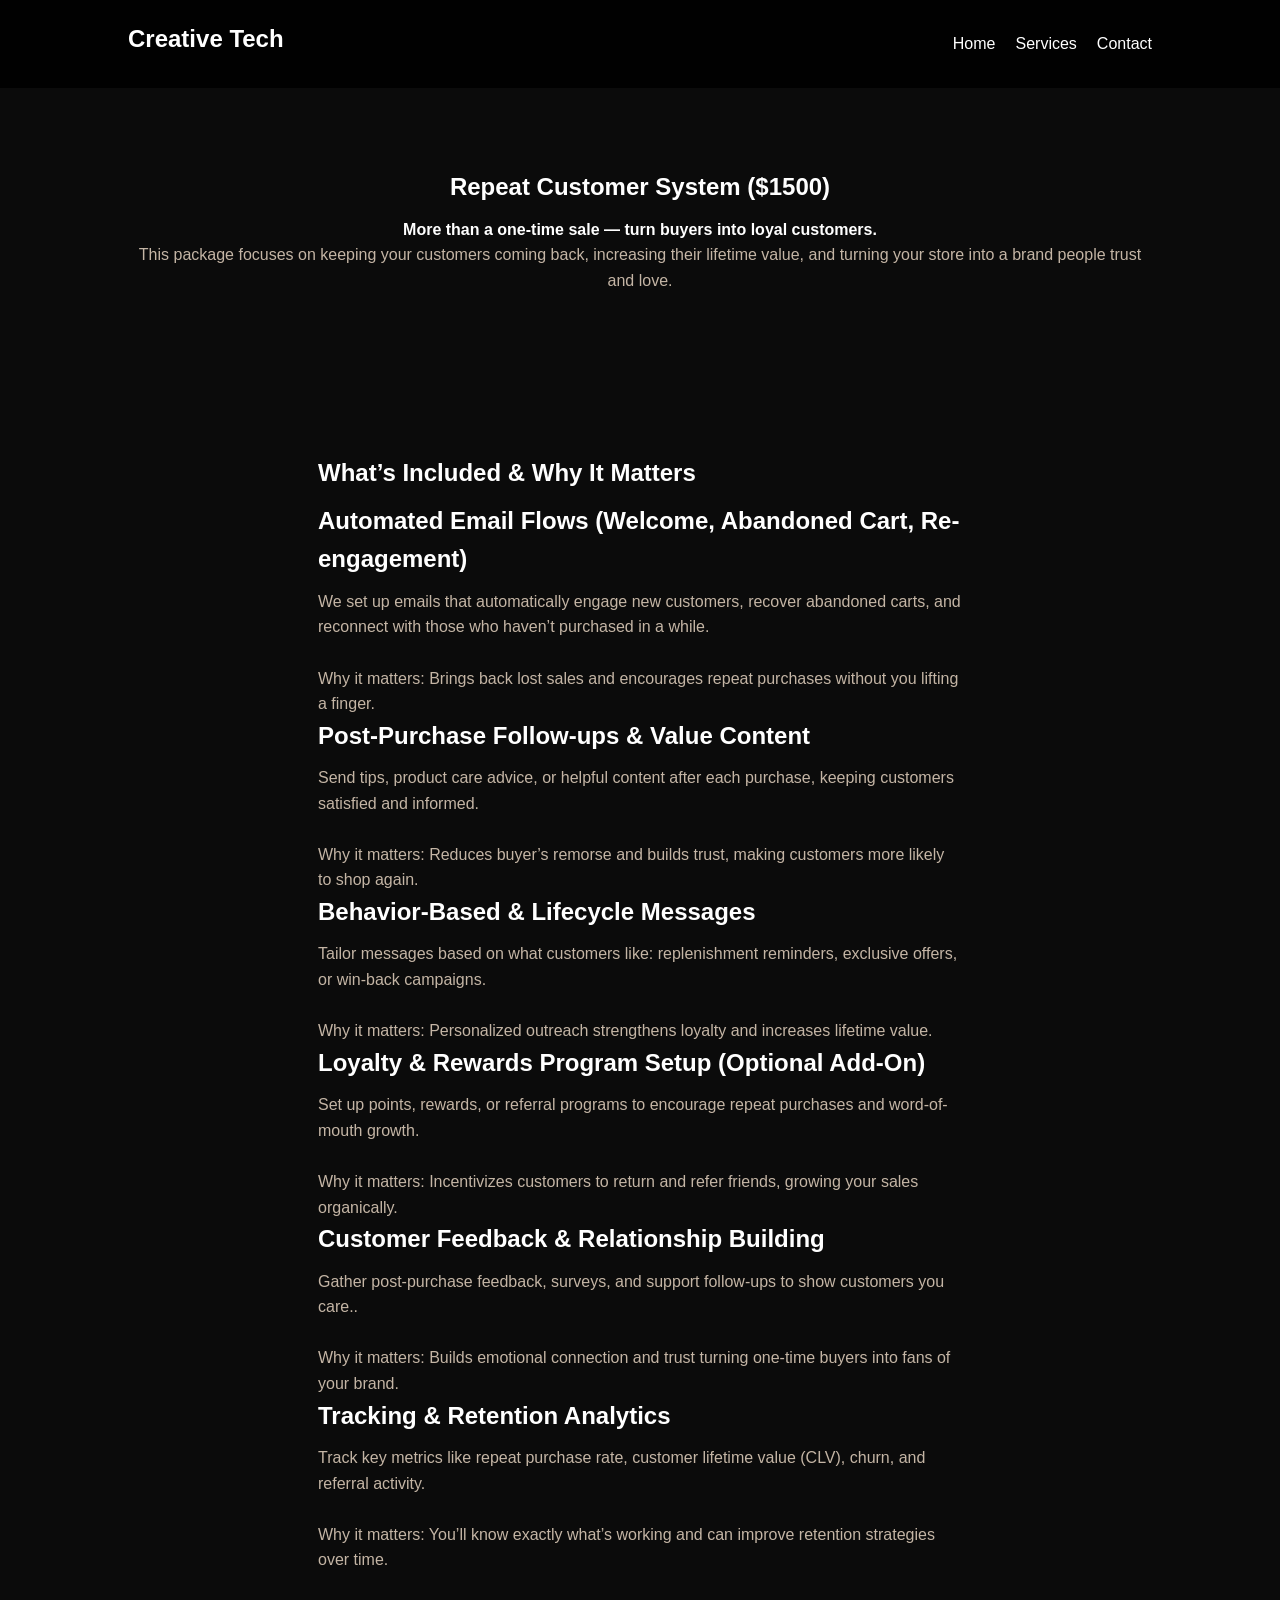
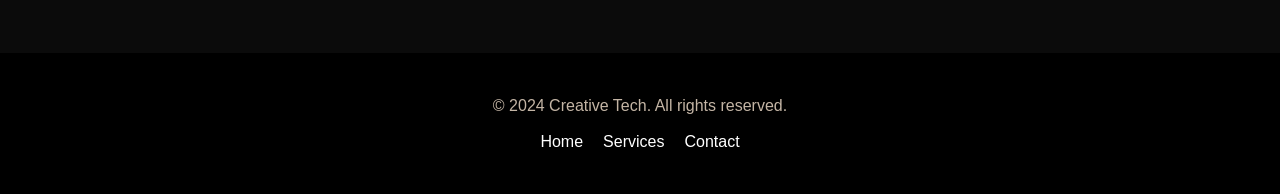
==== customer-retention-phase.html @ 5d5b064f "first commit" ====
<!DOCTYPE html>
<html lang="en">
<head>
  <meta charset="UTF-8">
  <meta name="viewport" content="width=device-width, initial-scale=1.0">
  <title>Creative Tech | Customer Retention Phase</title>
  <link rel="stylesheet" href="visibility.css">
</head>
<body>
  <header>
    <h2 class="logo">Creative Tech</h2>
    <nav>
      <ul>
        <li><a href="#customer-retention-phase">Home</a></li>
        <li><a href="#main">Services</a></li>
        <li><a href="#contact">Contact</a></li>
      </ul>
    </nav>
  </header>

  <main>
    <section id="customer-retention-phase" class="top-section">
      <h2>Repeat Customer System ($1500)</h2>
      <h4>More than a one-time sale — turn buyers into loyal customers.</h4>
      <p>This package focuses on keeping your customers coming back, increasing their lifetime value, and turning your store into a brand people trust and love.</p>
    </section>

    <section id="main" class="main">
      <h2>What’s Included & Why It Matters</h2>
      <div>
        <h2>Automated Email Flows (Welcome, Abandoned Cart, Re-engagement)</h2>
        <p>We set up emails that automatically engage new customers, recover abandoned carts, and reconnect with those who haven’t purchased in a while.</p>
        <br>
        <p>Why it matters: Brings back lost sales and encourages repeat purchases without you lifting a finger.</p>
      </div>

      <div>
        <h2> Post-Purchase Follow-ups & Value Content</h2>
        <p>Send tips, product care advice, or helpful content after each purchase, keeping customers satisfied and informed.</p>
          <br>
        <p>Why it matters: Reduces buyer’s remorse and builds trust, making customers more likely to shop again.</p>
      </div>

      <div>
        <h2>Behavior-Based & Lifecycle Messages</h2>
        <p>Tailor messages based on what customers like: replenishment reminders, exclusive offers, or win-back campaigns.</p>
          <br>
        <p>Why it matters: Personalized outreach strengthens loyalty and increases lifetime value.</p>
      </div>

      <div>
        <h2>Loyalty & Rewards Program Setup (Optional Add-On)</h2>
        <p>Set up points, rewards, or referral programs to encourage repeat purchases and word-of-mouth growth.</p>
        <br>
        <p>Why it matters: Incentivizes customers to return and refer friends, growing your sales organically.</p>
      </div>

      <div>
        <h2>Customer Feedback & Relationship Building</h2>
        <p>Gather post-purchase feedback, surveys, and support follow-ups to show customers you care..</p>
        <br>
        <p>Why it matters: Builds emotional connection and trust turning one-time buyers into fans of your brand.</p>
      </div>

      <div>
        <h2>Tracking & Retention Analytics</h2>
        <p>Track key metrics like repeat purchase rate, customer lifetime value (CLV), churn, and referral activity.</p>
        <br>
        <p>Why it matters: You’ll know exactly what’s working and can improve retention strategies over time.</p>
      </div>
    </section>
  </main>

  <footer class="footer">
    <p>&copy; 2024 Creative Tech. All rights reserved.</p>
    <nav>
      <ul> 
        <li><a href="#customer-retention-phase">Home</a></li>
        <li><a href="#main">Services</a></li>
        <li><a href="#contact">Contact</a></li>
      </ul>
    </nav>
  </footer>

</body>
</html>
---- visibility.css ----
/* ===== ROOT (BRAND SYSTEM) ===== */
:root {
  --primary: #5C3A21;
  --secondary: #8B5E3C;
  --bg-dark: #0B0B0B;
  --card-bg: #111;
  --accent: #D4AF37;
  --text: #FFFFFF;
  --text-soft: #C4B5A5;
}

/* ===== RESET ===== */
* {
  margin: 0;
  padding: 0;
  box-sizing: border-box;
}

/* ===== BODY ===== */
body {
  font-family: 'Inter', sans-serif;
  background: var(--bg-dark);
  color: var(--text);
  line-height: 1.6;
}

/* ===== GLOBAL ===== */
section {
  padding: 80px 10%;
}

h1, h2, h3 {
  margin-bottom: 10px;
}

p {
  color: var(--text-soft);
}

/* ===== HEADER ===== */
header {
  display: flex;
  justify-content: space-between;
  align-items: center;
  padding: 20px 10%;
  background: rgba(0,0,0,0.85);
  position: sticky;
  top: 0;
  z-index: 1000;
}

.logo {
  font-size: 1.5rem;
  font-weight: bold;
}

nav ul {
  display: flex;
  gap: 20px;
  list-style: none;
}

nav a {
  color: var(--text);
  text-decoration: none;
  transition: 0.3s;
}

nav a:hover {
  color: var(--accent);
}

/* ===== BUTTONS ===== */
.btn {
  display: inline-block;
  padding: 12px 24px;
  background: var(--accent);
  color: black;
  border-radius: 8px;
  text-decoration: none;
  margin-top: 10px;
  transition: 0.3s ease;
}

.btn:hover {
  background: #facc15;
  transform: translateY(-2px);
}

/* ===== HERO / HOME ===== */
.home {
  display: flex;
  align-items: center;
  justify-content: space-between;
  gap: 40px;
}

.home h1 {
  font-size: 2.5rem;
}

.home p {
  margin: 10px 0;
}

.home-image img {
  width: 100%;
  max-width: 500px;
  border-radius: 12px;
}

/* ===== SECOND HERO ===== */
.hero {
  display: flex;
  gap: 40px;
  align-items: center;
}

.hero-image img {
  width: 100%;
  border-radius: 12px;
}

/* ===== SERVICES GRID ===== */
.services-grid {
  display: grid;
  grid-template-columns: repeat(auto-fit, minmax(250px, 1fr));
  gap: 20px;
}

.services-grid li {
  background: var(--card-bg);
  padding: 20px;
  border-radius: 10px;
  list-style: none;
}

/* ===== PRICING ===== */
.pricing-cards {
  display: flex;
  gap: 30px;
  flex-wrap: wrap;
  justify-content: center;
}

.pricing-card {
  background: var(--card-bg);
  padding: 30px;
  border-radius: 12px;
  width: 280px;
  text-align: center;
  transition: 0.3s;
}

.pricing-card:hover {
  transform: translateY(-10px);
  border: 1px solid var(--accent);
}

.featured {
  border: 2px solid var(--accent);
}

/* ===== EXTRA SERVICES ===== */
.extra-container {
  display: flex;
  flex-wrap: wrap;
  gap: 20px;
  justify-content: center;
}

.extra-card {
  background: var(--card-bg);
  padding: 20px;
  border-radius: 10px;
  width: 250px;
  text-align: center;
}

/* ===== WHY CHOOSE US ===== */
.why-container {
  display: flex;
  flex-wrap: wrap;
  gap: 20px;
  justify-content: center;
}

.why-card {
  background: var(--card-bg);
  padding: 20px;
  border-radius: 10px;
  width: 250px;
  text-align: center;
}

/* ===== TESTIMONIALS ===== */
.testimonial-container {
  display: flex;
  flex-wrap: wrap;
  gap: 20px;
  justify-content: center;
}

.testimonial-card {
  background: var(--card-bg);
  padding: 20px;
  border-radius: 10px;
  width: 300px;
  font-style: italic;
}

/* ===== RESULTS ===== */
.results img {
  width: 100%;
  max-width: 250px;
  margin: 10px;
  border-radius: 10px;
}

/* ===== PACKAGE PAGES ===== */
.top-section {
  text-align: center;
}

.main {
  max-width: 900px;
  margin: auto;
}

.feature-box {
  background: var(--card-bg);
  padding: 20px;
  border-radius: 10px;
  margin-bottom: 20px;
}

/* ===== CONTACT ===== */
.contact {
  text-align: center;
}

.contact button {
  padding: 12px 24px;
  background: var(--accent);
  border: none;
  border-radius: 8px;
  cursor: pointer;
}

.contact button:hover {
  background: #facc15;
}

/* ===== FOOTER ===== */
.footer {
  padding: 40px 10%;
  background: #000;
  text-align: center;
}

.footer ul {
  display: flex;
  justify-content: center;
  gap: 20px;
  list-style: none;
  margin-top: 10px;
}

.footer a {
  color: var(--text);
  text-decoration: none;
}

/* ===== RESPONSIVE ===== */
@media (max-width: 768px) {

  .home, .hero {
    flex-direction: column;
    text-align: center;
  }

  .pricing-cards {
    flex-direction: column;
    align-items: center;
  }

}
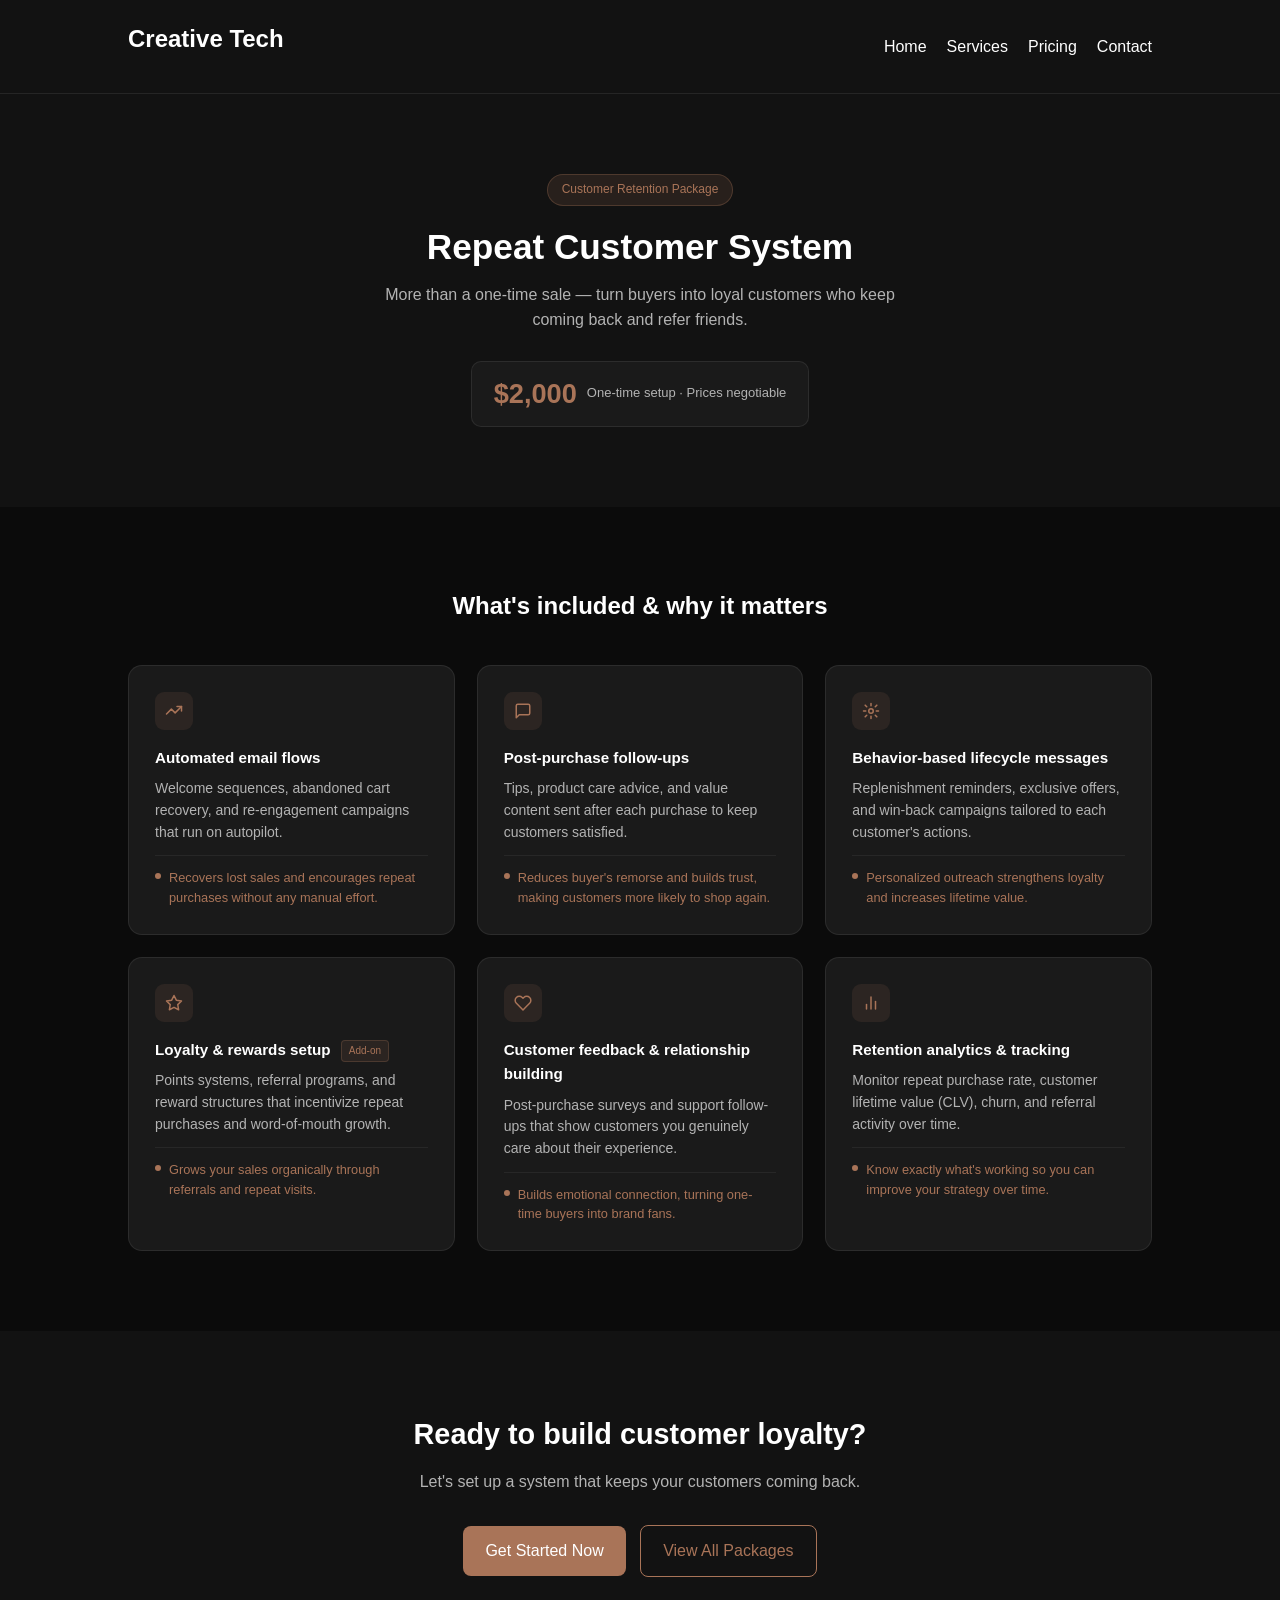
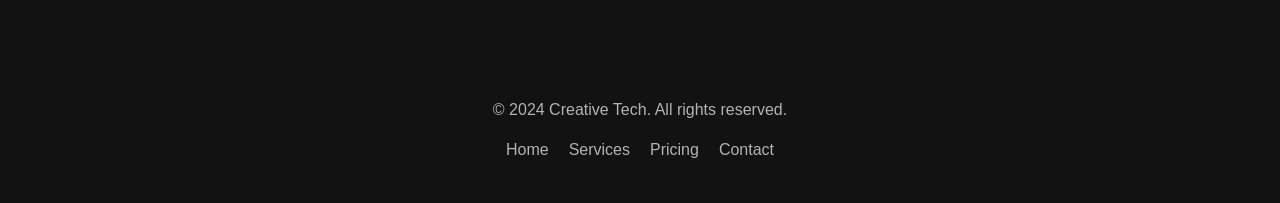
==== commit ff839dc5: "final edits for the commit message:" ====
--- a/customer-retention-phase.html
+++ b/customer-retention-phase.html
@@ -1,86 +1,351 @@
 <!DOCTYPE html>
 <html lang="en">
 <head>
-  <meta charset="UTF-8">
-  <meta name="viewport" content="width=device-width, initial-scale=1.0">
-  <title>Creative Tech | Customer Retention Phase</title>
-  <link rel="stylesheet" href="visibility.css">
+  <meta charset="UTF-8" />
+  <meta name="viewport" content="width=device-width, initial-scale=1.0" />
+  <title>Creative Tech | Customer Retention Package</title>
+  <link rel="stylesheet" href="visibility.css" />
+  <style>
+    .badge {
+      display: inline-block;
+      background: rgba(169, 116, 88, 0.15);
+      color: var(--brown-main);
+      border: 1px solid rgba(169, 116, 88, 0.3);
+      border-radius: 20px;
+      font-size: 12px;
+      padding: 5px 14px;
+      margin-bottom: 20px;
+      font-weight: 500;
+    }
+
+    .top-section {
+      text-align: center;
+      background: var(--black-soft);
+      padding: 80px 10%;
+    }
+
+    .top-section h1 {
+      font-size: 2.2rem;
+      margin-bottom: 14px;
+      line-height: 1.2;
+    }
+
+    .top-section p {
+      max-width: 560px;
+      margin: 0 auto 28px;
+    }
+
+    .price-tag {
+      display: inline-flex;
+      align-items: center;
+      gap: 10px;
+      background: var(--card-bg);
+      border: 1px solid var(--border);
+      border-radius: 10px;
+      padding: 10px 22px;
+    }
+
+    .price-tag .amount {
+      font-size: 1.7rem;
+      font-weight: 700;
+      color: var(--brown-main);
+    }
+
+    .price-tag .note {
+      font-size: 13px;
+      color: var(--text-muted);
+    }
+
+    .main {
+      padding: 80px 10%;
+    }
+
+    .main > h2 {
+      margin-bottom: 40px;
+    }
+
+    .cards-grid {
+      display: grid;
+      grid-template-columns: repeat(auto-fit, minmax(280px, 1fr));
+      gap: 22px;
+    }
+
+    .feature-card {
+      background: var(--card-bg);
+      border: 1px solid var(--border);
+      border-radius: 14px;
+      padding: 26px;
+      transition: transform 0.3s, border-color 0.3s;
+    }
+
+    .feature-card:hover {
+      transform: translateY(-7px);
+      border-color: var(--brown-main);
+    }
+
+    .card-icon {
+      width: 38px;
+      height: 38px;
+      background: rgba(169, 116, 88, 0.12);
+      border-radius: 9px;
+      display: flex;
+      align-items: center;
+      justify-content: center;
+      margin-bottom: 16px;
+    }
+
+    .card-icon svg {
+      width: 18px;
+      height: 18px;
+      stroke: var(--brown-main);
+      fill: none;
+      stroke-width: 2;
+      stroke-linecap: round;
+      stroke-linejoin: round;
+    }
+
+    .feature-card h3 {
+      font-size: 0.95rem;
+      font-weight: 600;
+      color: var(--text-main);
+      margin-bottom: 8px;
+      text-align: left;
+    }
+
+    .feature-card p {
+      font-size: 0.875rem;
+      color: var(--text-muted);
+      margin-bottom: 0;
+      line-height: 1.55;
+      text-align: left;
+    }
+
+    .why-block {
+      display: flex;
+      align-items: flex-start;
+      gap: 8px;
+      margin-top: 12px;
+      padding-top: 12px;
+      border-top: 1px solid rgba(255, 255, 255, 0.06);
+    }
+
+    .why-dot {
+      width: 6px;
+      height: 6px;
+      border-radius: 50%;
+      background: var(--brown-main);
+      margin-top: 5px;
+      flex-shrink: 0;
+    }
+
+    .why-block p {
+      font-size: 0.8rem;
+      color: var(--brown-main) !important;
+      margin: 0;
+    }
+
+    .optional-badge {
+      display: inline-block;
+      font-size: 10px;
+      background: rgba(169, 116, 88, 0.12);
+      color: var(--brown-main);
+      border: 1px solid rgba(169, 116, 88, 0.25);
+      border-radius: 4px;
+      padding: 2px 7px;
+      margin-left: 6px;
+      vertical-align: middle;
+      font-weight: 500;
+    }
+
+    .cta-section {
+      background: var(--black-soft);
+      padding: 80px 10%;
+      text-align: center;
+    }
+
+    .cta-section h2 {
+      font-size: 1.8rem;
+      margin-bottom: 12px;
+    }
+
+    .cta-section p {
+      margin-bottom: 30px;
+    }
+
+    @media (max-width: 768px) {
+      .top-section h1 {
+        font-size: 1.7rem;
+      }
+
+      .price-tag {
+        flex-direction: column;
+        gap: 4px;
+        text-align: center;
+      }
+
+      nav ul.nav-links {
+        position: absolute;
+        top: 70px;
+        right: 20px;
+        width: 220px;
+        background-color: var(--card-bg);
+        flex-direction: column;
+        padding: 20px;
+        gap: 15px;
+        display: none;
+        border-radius: 10px;
+        box-shadow: 0 10px 20px rgba(0, 0, 0, 0.3);
+      }
+
+      nav ul.nav-links.active {
+        display: flex;
+        animation: fadeIn 0.3s ease;
+      }
+
+      nav ul.nav-links li a {
+        color: #fff;
+        font-size: 1rem;
+      }
+
+      .hamburger {
+        display: flex;
+      }
+    }
+  </style>
 </head>
 <body>
+
   <header>
     <h2 class="logo">Creative Tech</h2>
     <nav>
-      <ul>
-        <li><a href="#customer-retention-phase">Home</a></li>
-        <li><a href="#main">Services</a></li>
-        <li><a href="#contact">Contact</a></li>
+      <ul class="nav-links">
+        <li><a href="index.html">Home</a></li>
+        <li><a href="index.html#services">Services</a></li>
+        <li><a href="index.html#pricing">Pricing</a></li>
+        <li><a href="index.html#contact">Contact</a></li>
       </ul>
+      <div class="hamburger">
+        <span></span>
+        <span></span>
+        <span></span>
+      </div>
     </nav>
   </header>
 
   <main>
-    <section id="customer-retention-phase" class="top-section">
-      <h2>Repeat Customer System ($1500)</h2>
-      <h4>More than a one-time sale — turn buyers into loyal customers.</h4>
-      <p>This package focuses on keeping your customers coming back, increasing their lifetime value, and turning your store into a brand people trust and love.</p>
-    </section>
-
-    <section id="main" class="main">
-      <h2>What’s Included & Why It Matters</h2>
-      <div>
-        <h2>Automated Email Flows (Welcome, Abandoned Cart, Re-engagement)</h2>
-        <p>We set up emails that automatically engage new customers, recover abandoned carts, and reconnect with those who haven’t purchased in a while.</p>
-        <br>
-        <p>Why it matters: Brings back lost sales and encourages repeat purchases without you lifting a finger.</p>
-      </div>
-
-      <div>
-        <h2> Post-Purchase Follow-ups & Value Content</h2>
-        <p>Send tips, product care advice, or helpful content after each purchase, keeping customers satisfied and informed.</p>
-          <br>
-        <p>Why it matters: Reduces buyer’s remorse and builds trust, making customers more likely to shop again.</p>
-      </div>
-
-      <div>
-        <h2>Behavior-Based & Lifecycle Messages</h2>
-        <p>Tailor messages based on what customers like: replenishment reminders, exclusive offers, or win-back campaigns.</p>
-          <br>
-        <p>Why it matters: Personalized outreach strengthens loyalty and increases lifetime value.</p>
-      </div>
-
-      <div>
-        <h2>Loyalty & Rewards Program Setup (Optional Add-On)</h2>
-        <p>Set up points, rewards, or referral programs to encourage repeat purchases and word-of-mouth growth.</p>
-        <br>
-        <p>Why it matters: Incentivizes customers to return and refer friends, growing your sales organically.</p>
-      </div>
-
-      <div>
-        <h2>Customer Feedback & Relationship Building</h2>
-        <p>Gather post-purchase feedback, surveys, and support follow-ups to show customers you care..</p>
-        <br>
-        <p>Why it matters: Builds emotional connection and trust turning one-time buyers into fans of your brand.</p>
-      </div>
-
-      <div>
-        <h2>Tracking & Retention Analytics</h2>
-        <p>Track key metrics like repeat purchase rate, customer lifetime value (CLV), churn, and referral activity.</p>
-        <br>
-        <p>Why it matters: You’ll know exactly what’s working and can improve retention strategies over time.</p>
+
+    <section class="top-section">
+      <div class="badge">Customer Retention Package</div>
+      <h1>Repeat Customer System</h1>
+      <p>More than a one-time sale — turn buyers into loyal customers who keep coming back and refer friends.</p>
+      <div class="price-tag">
+        <span class="amount">$2,000</span>
+        <span class="note">One-time setup &middot; Prices negotiable</span>
       </div>
     </section>
+
+    <section id="main" class="main section">
+      <h2>What's included &amp; why it matters</h2>
+
+      <div class="cards-grid">
+
+        <div class="feature-card">
+          <div class="card-icon">
+            <svg viewBox="0 0 24 24"><polyline points="22 6 13.5 14.5 8.5 9.5 2 16"/><polyline points="16 6 22 6 22 12"/></svg>
+          </div>
+          <h3>Automated email flows</h3>
+          <p>Welcome sequences, abandoned cart recovery, and re-engagement campaigns that run on autopilot.</p>
+          <div class="why-block">
+            <div class="why-dot"></div>
+            <p>Recovers lost sales and encourages repeat purchases without any manual effort.</p>
+          </div>
+        </div>
+
+        <div class="feature-card">
+          <div class="card-icon">
+            <svg viewBox="0 0 24 24"><path d="M21 15a2 2 0 0 1-2 2H7l-4 4V5a2 2 0 0 1 2-2h14a2 2 0 0 1 2 2z"/></svg>
+          </div>
+          <h3>Post-purchase follow-ups</h3>
+          <p>Tips, product care advice, and value content sent after each purchase to keep customers satisfied.</p>
+          <div class="why-block">
+            <div class="why-dot"></div>
+            <p>Reduces buyer's remorse and builds trust, making customers more likely to shop again.</p>
+          </div>
+        </div>
+
+        <div class="feature-card">
+          <div class="card-icon">
+            <svg viewBox="0 0 24 24"><circle cx="12" cy="12" r="3"/><path d="M12 2v3M12 19v3M4.22 4.22l2.12 2.12M17.66 17.66l2.12 2.12M2 12h3M19 12h3M4.22 19.78l2.12-2.12M17.66 6.34l2.12-2.12"/></svg>
+          </div>
+          <h3>Behavior-based lifecycle messages</h3>
+          <p>Replenishment reminders, exclusive offers, and win-back campaigns tailored to each customer's actions.</p>
+          <div class="why-block">
+            <div class="why-dot"></div>
+            <p>Personalized outreach strengthens loyalty and increases lifetime value.</p>
+          </div>
+        </div>
+
+        <div class="feature-card">
+          <div class="card-icon">
+            <svg viewBox="0 0 24 24"><polygon points="12 2 15.09 8.26 22 9.27 17 14.14 18.18 21.02 12 17.77 5.82 21.02 7 14.14 2 9.27 8.91 8.26 12 2"/></svg>
+          </div>
+          <h3>Loyalty &amp; rewards setup <span class="optional-badge">Add-on</span></h3>
+          <p>Points systems, referral programs, and reward structures that incentivize repeat purchases and word-of-mouth growth.</p>
+          <div class="why-block">
+            <div class="why-dot"></div>
+            <p>Grows your sales organically through referrals and repeat visits.</p>
+          </div>
+        </div>
+
+        <div class="feature-card">
+          <div class="card-icon">
+            <svg viewBox="0 0 24 24"><path d="M20.84 4.61a5.5 5.5 0 0 0-7.78 0L12 5.67l-1.06-1.06a5.5 5.5 0 0 0-7.78 7.78l1.06 1.06L12 21.23l7.78-7.78 1.06-1.06a5.5 5.5 0 0 0 0-7.78z"/></svg>
+          </div>
+          <h3>Customer feedback &amp; relationship building</h3>
+          <p>Post-purchase surveys and support follow-ups that show customers you genuinely care about their experience.</p>
+          <div class="why-block">
+            <div class="why-dot"></div>
+            <p>Builds emotional connection, turning one-time buyers into brand fans.</p>
+          </div>
+        </div>
+
+        <div class="feature-card">
+          <div class="card-icon">
+            <svg viewBox="0 0 24 24"><line x1="18" y1="20" x2="18" y2="10"/><line x1="12" y1="20" x2="12" y2="4"/><line x1="6" y1="20" x2="6" y2="14"/></svg>
+          </div>
+          <h3>Retention analytics &amp; tracking</h3>
+          <p>Monitor repeat purchase rate, customer lifetime value (CLV), churn, and referral activity over time.</p>
+          <div class="why-block">
+            <div class="why-dot"></div>
+            <p>Know exactly what's working so you can improve your strategy over time.</p>
+          </div>
+        </div>
+
+      </div>
+    </section>
+
+    <section id="contact" class="cta-section">
+      <h2>Ready to build customer loyalty?</h2>
+      <p>Let's set up a system that keeps your customers coming back.</p>
+      <a href="hire.html" class="btn-primary" target="_blank">Get Started Now</a>
+      <a href="index.html#pricing" class="btn-outline">View All Packages</a>
+    </section>
+
   </main>
 
   <footer class="footer">
     <p>&copy; 2024 Creative Tech. All rights reserved.</p>
     <nav>
-      <ul> 
-        <li><a href="#customer-retention-phase">Home</a></li>
-        <li><a href="#main">Services</a></li>
-        <li><a href="#contact">Contact</a></li>
+      <ul>
+        <li><a href="index.html">Home</a></li>
+        <li><a href="index.html#services">Services</a></li>
+        <li><a href="index.html#pricing">Pricing</a></li>
+        <li><a href="index.html#contact">Contact</a></li>
       </ul>
     </nav>
   </footer>
 
+  <script src="script.js"></script>
+
 </body>
 </html>
--- a/visibility.css
+++ b/visibility.css
@@ -1,12 +1,16 @@
 /* ===== ROOT (BRAND SYSTEM) ===== */
 :root {
-  --primary: #5C3A21;
-  --secondary: #8B5E3C;
-  --bg-dark: #0B0B0B;
-  --card-bg: #111;
-  --accent: #D4AF37;
-  --text: #FFFFFF;
-  --text-soft: #C4B5A5;
+  --black: #0b0b0b;
+  --black-soft: #121212;
+  --card-bg: #1a1a1a;
+
+  --brown-main: #a97458;
+  --brown-light: #dbc1ac;
+
+  --text-main: #ffffff;
+  --text-muted: #b3b3b3;
+
+  --border: rgba(255,255,255,0.08);
 }
 
 /* ===== RESET ===== */
@@ -19,8 +23,8 @@
 /* ===== BODY ===== */
 body {
   font-family: 'Inter', sans-serif;
-  background: var(--bg-dark);
-  color: var(--text);
+  background: var(--black);
+  color: var(--text-main);
   line-height: 1.6;
 }
 
@@ -28,13 +32,66 @@
 section {
   padding: 80px 10%;
 }
+.section {
+  padding: 100px 10%;
+}
+
+.section.alt {
+  background: var(--black-soft);
+}
 
 h1, h2, h3 {
-  margin-bottom: 10px;
+  color: var(--text-main);
+  margin-bottom: 15px;
+}
+
+h2, h3{
+  text-align: center;
+}
+
+h4 {
+  text-align: end;
 }
 
 p {
-  color: var(--text-soft);
+  color: var(--text-muted);
+  margin-bottom: 15px;
+}
+
+.highlight {
+  color: var(--brown-main);
+}
+
+/* BUTTONS */
+.btn-primary {
+  display: inline-block;
+  background: var(--brown-main);
+  color: #fff;
+  padding: 12px 22px;
+  border-radius: 8px;
+  text-decoration: none;
+  transition: 0.3s;
+}
+
+.btn-primary:hover {
+  transform: scale(1.05);
+  background: var(--brown-light);
+}
+
+.btn-outline {
+  display: inline-block;
+  border: 1px solid var(--brown-main);
+  color: var(--brown-main);
+  padding: 12px 22px;
+  border-radius: 8px;
+  text-decoration: none;
+  margin-left: 10px;
+  transition: 0.3s;
+}
+
+.btn-outline:hover {
+  background: var(--brown-main);
+  color: #fff;
 }
 
 /* ===== HEADER ===== */
@@ -43,10 +100,11 @@
   justify-content: space-between;
   align-items: center;
   padding: 20px 10%;
-  background: rgba(0,0,0,0.85);
+  background: var(--black-soft);
   position: sticky;
   top: 0;
   z-index: 1000;
+  border-bottom: 1px solid var(--border);
 }
 
 .logo {
@@ -61,30 +119,13 @@
 }
 
 nav a {
-  color: var(--text);
+  color: var(--text-main);
   text-decoration: none;
   transition: 0.3s;
 }
 
 nav a:hover {
-  color: var(--accent);
-}
-
-/* ===== BUTTONS ===== */
-.btn {
-  display: inline-block;
-  padding: 12px 24px;
-  background: var(--accent);
-  color: black;
-  border-radius: 8px;
-  text-decoration: none;
-  margin-top: 10px;
-  transition: 0.3s ease;
-}
-
-.btn:hover {
-  background: #facc15;
-  transform: translateY(-2px);
+  color: var(--brown-main);
 }
 
 /* ===== HERO / HOME ===== */
@@ -121,141 +162,90 @@
   border-radius: 12px;
 }
 
-/* ===== SERVICES GRID ===== */
-.services-grid {
+/* GRID */
+.grid {
   display: grid;
   grid-template-columns: repeat(auto-fit, minmax(250px, 1fr));
-  gap: 20px;
-}
-
-.services-grid li {
+  gap: 25px;
+}
+
+/* CARDS */
+.card {
   background: var(--card-bg);
-  padding: 20px;
-  border-radius: 10px;
+  border: 1px solid var(--border);
+  border-radius: 14px;
+  padding: 25px;
+  transition: 0.3s;
+}
+
+.card:hover {
+  transform: translateY(-8px);
+  border-color: var(--brown-main);
+}
+
+/* PRICING */
+.pricing-card {
+  text-align: center;
+}
+
+.pricing-card h3 {
+  margin-bottom: 10px;
+}
+
+.price {
+  font-size: 2rem;
+  color: var(--brown-main);
+  margin: 15px 0;
+}
+
+.pricing-card ul {
   list-style: none;
-}
-
-/* ===== PRICING ===== */
-.pricing-cards {
-  display: flex;
-  gap: 30px;
-  flex-wrap: wrap;
-  justify-content: center;
-}
-
-.pricing-card {
-  background: var(--card-bg);
-  padding: 30px;
-  border-radius: 12px;
-  width: 280px;
-  text-align: center;
-  transition: 0.3s;
-}
-
-.pricing-card:hover {
-  transform: translateY(-10px);
-  border: 1px solid var(--accent);
-}
-
-.featured {
-  border: 2px solid var(--accent);
-}
-
-/* ===== EXTRA SERVICES ===== */
-.extra-container {
-  display: flex;
-  flex-wrap: wrap;
-  gap: 20px;
-  justify-content: center;
-}
-
-.extra-card {
-  background: var(--card-bg);
-  padding: 20px;
-  border-radius: 10px;
-  width: 250px;
-  text-align: center;
-}
-
-/* ===== WHY CHOOSE US ===== */
-.why-container {
-  display: flex;
-  flex-wrap: wrap;
-  gap: 20px;
-  justify-content: center;
-}
-
-.why-card {
-  background: var(--card-bg);
-  padding: 20px;
-  border-radius: 10px;
-  width: 250px;
-  text-align: center;
-}
-
-/* ===== TESTIMONIALS ===== */
-.testimonial-container {
-  display: flex;
-  flex-wrap: wrap;
-  gap: 20px;
-  justify-content: center;
-}
-
-.testimonial-card {
-  background: var(--card-bg);
-  padding: 20px;
-  border-radius: 10px;
-  width: 300px;
+  margin: 20px 0;
+}
+
+.pricing-card ul li {
+  margin-bottom: 10px;
+  color: var(--text-muted);
+}
+
+/* TESTIMONIAL */
+.testimonial {
   font-style: italic;
 }
 
+.testimonial h4 {
+  margin-top: 15px;
+  color: var(--brown-main);
+}
+
 /* ===== RESULTS ===== */
-.results img {
+#results img {
   width: 100%;
   max-width: 250px;
   margin: 10px;
   border-radius: 10px;
 }
 
-/* ===== PACKAGE PAGES ===== */
-.top-section {
+.results-grid {
+  display: grid;
+  grid-template-columns: repeat(auto-fit, minmax(150px, 1fr));
+  gap: 15px;
+}
+
+/* CTA SECTION */
+.cta {
   text-align: center;
 }
 
-.main {
-  max-width: 900px;
-  margin: auto;
-}
-
-.feature-box {
-  background: var(--card-bg);
-  padding: 20px;
-  border-radius: 10px;
+.cta h2 {
   margin-bottom: 20px;
-}
-
-/* ===== CONTACT ===== */
-.contact {
-  text-align: center;
-}
-
-.contact button {
-  padding: 12px 24px;
-  background: var(--accent);
-  border: none;
-  border-radius: 8px;
-  cursor: pointer;
-}
-
-.contact button:hover {
-  background: #facc15;
 }
 
 /* ===== FOOTER ===== */
 .footer {
   padding: 40px 10%;
-  background: #000;
   text-align: center;
+  background: var(--black-soft)
 }
 
 .footer ul {
@@ -267,21 +257,70 @@
 }
 
 .footer a {
-  color: var(--text);
+  color: var(--text-muted);
   text-decoration: none;
+}
+
+/* Hamburger icon */
+.hamburger span {
+    background-color: #fff; /* white for dark header */
+}
+
+/* Hamburger base */
+.hamburger {
+    display: none; /* hidden on desktop */
+    flex-direction: column;
+    gap: 5px;
+    cursor: pointer;
+}
+
+.hamburger span {
+    display: block;
+    width: 25px;
+    height: 3px;
+    background-color: #fff;
+    border-radius: 3px;
 }
 
 /* ===== RESPONSIVE ===== */
 @media (max-width: 768px) {
-
   .home, .hero {
     flex-direction: column;
     text-align: center;
   }
 
-  .pricing-cards {
-    flex-direction: column;
-    align-items: center;
+  .home-image, .hero-image {
+    order: -1;
   }
 
+  /* Hide normal nav */
+    nav ul.nav-links {
+        position: absolute;
+        top: 70px;
+        right: 20px;
+        width: 220px;
+        background-color: var(--card-bg);
+        flex-direction: column;
+        padding: 20px;
+        gap: 15px;
+        display: none;
+        border-radius: 10px;
+        box-shadow: 0 10px 20px rgba(0,0,0,0.3);
+    }
+
+    /* Show when active */
+    nav ul.nav-links.active {
+        display: flex;
+        animation: fadeIn 0.3s ease;
+    }
+
+    nav ul.nav-links li a {
+        color: #fff;
+        font-size: 1rem;
+    }
+
+  /* Hamburger */
+    .hamburger {
+        display: flex;
+    }
 }
